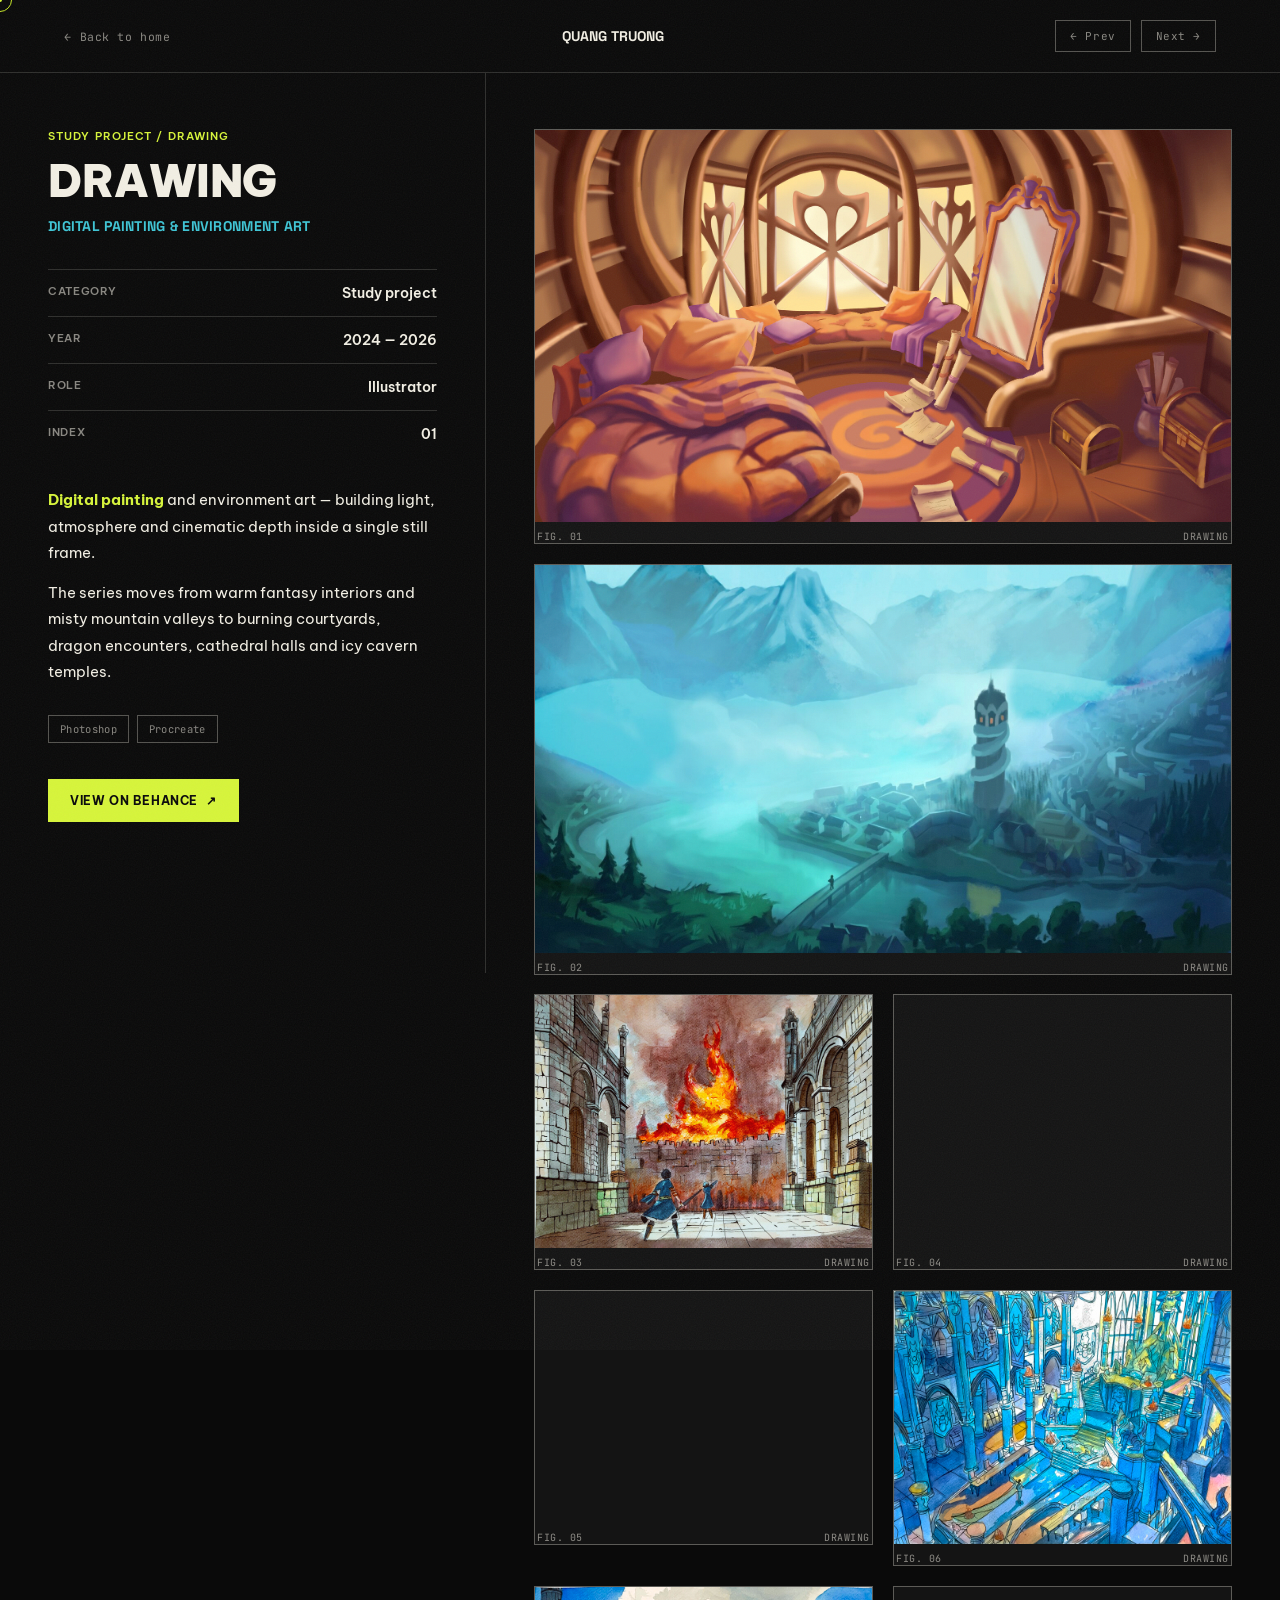
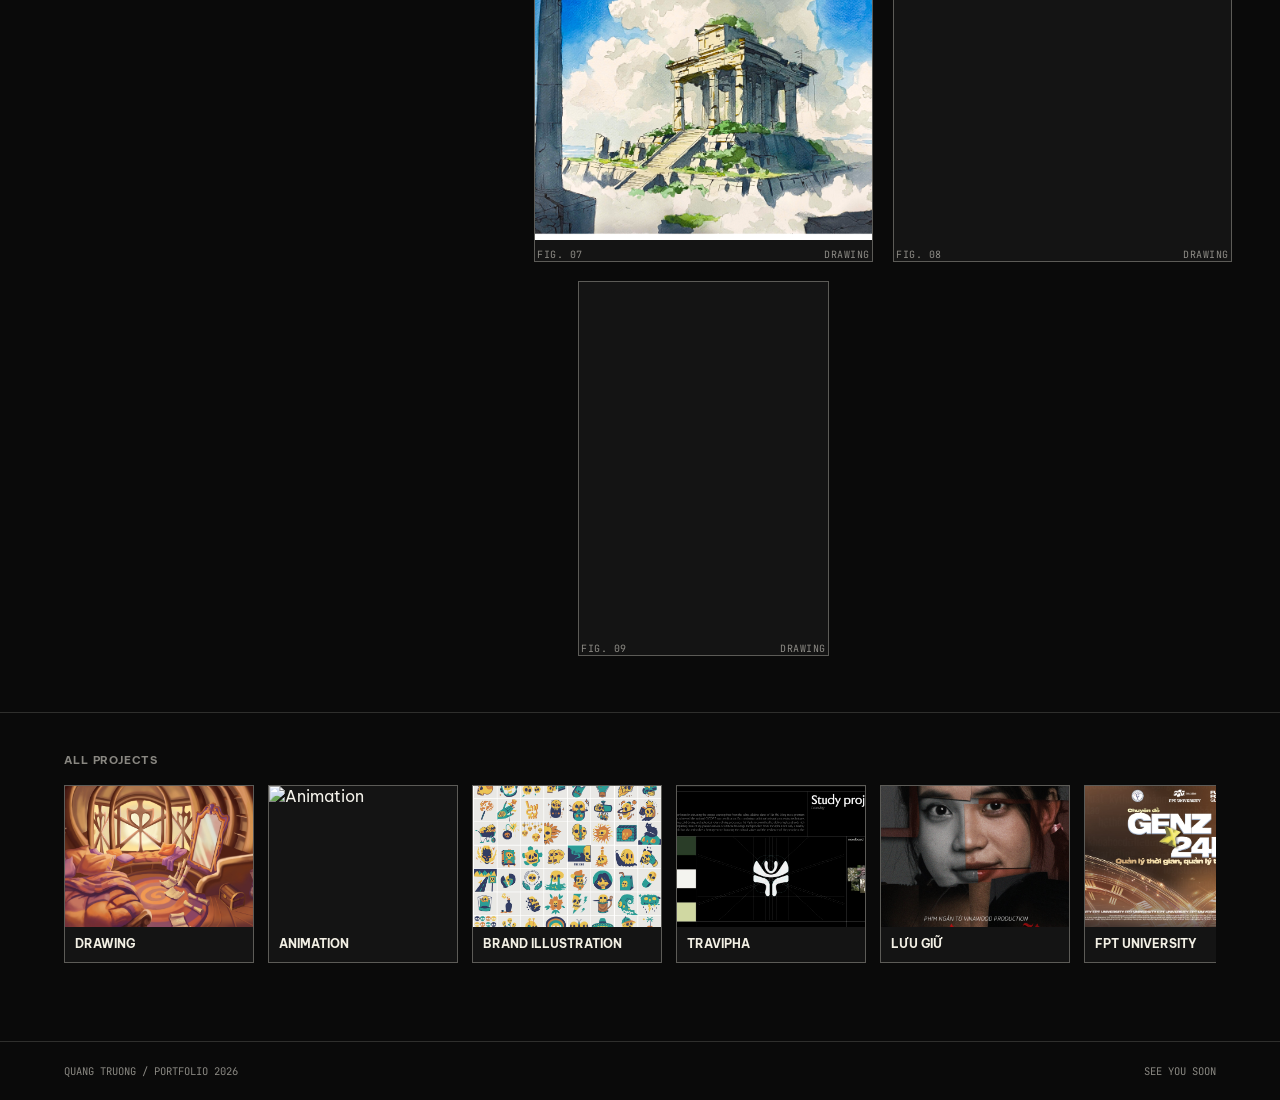
==== project.html @ 9633c3bc "Remove View Transitions image flying effect" ====
<!DOCTYPE html>
<html lang="vi">
<head>
<meta charset="UTF-8">
<meta name="viewport" content="width=device-width, initial-scale=1.0">
<title>Project — Quang Truong</title>
<meta name="view-transition" content="same-origin">
<link rel="preconnect" href="https://fonts.googleapis.com">
<link rel="preconnect" href="https://fonts.gstatic.com" crossorigin>
<link href="https://fonts.googleapis.com/css2?family=Be+Vietnam+Pro:wght@400;500;600;700;800;900&family=Space+Grotesk:wght@500;700&family=JetBrains+Mono:wght@400;500;700&display=swap" rel="stylesheet">
<link rel="stylesheet" href="assets/css/base.css">
<link rel="stylesheet" href="assets/css/project.css">

<!-- Google Analytics (gtag.js) — đếm lượt truy cập, xem báo cáo tại analytics.google.com -->
<script async src="https://www.googletagmanager.com/gtag/js?id=G-VWQNW1G6H2"></script>
<script>
  window.dataLayer = window.dataLayer || [];
  function gtag(){dataLayer.push(arguments);}
  gtag('js', new Date());
  gtag('config', 'G-VWQNW1G6H2');
</script>

<!-- Rê chuột vào Prev/Next hay dải dự án -> dựng sẵn trang đó, bấm là hiện ngay -->
<script type="speculationrules">
{
  "prerender": [{
    "where": { "selector_matches": ".nav-arrows a, .strip-tile, .back" },
    "eagerness": "moderate"
  }]
}
</script>
</head>
<body>

<div class="progress" id="progress"></div>
<div class="grain"></div>
<div class="cursor-ring" id="cursorRing"></div>
<div class="cursor-dot" id="cursorDot"></div>

<div class="topbar">
  <a class="back" href="index.html#work">Back to home</a>
  <div class="brand grot">QUANG TRUONG</div>
  <div class="nav-arrows mono">
    <a id="prevBtn" href="#">← Prev</a>
    <a id="nextBtn" href="#">Next →</a>
  </div>
</div>

<div class="split">
  <div class="panel-left">
    <div class="plate-tag reveal" id="p-tag">—</div>
    <h1 class="p-title reveal" id="p-title">—</h1>
    <div class="p-sub reveal" id="p-sub">—</div>

    <div class="meta-grid" id="p-meta"></div>

    <div class="p-desc reveal" id="p-desc"></div>

    <div class="tools" id="p-tools"></div>

    <a class="p-cta" id="p-cta" href="https://www.behance.net/gallery/254056325/Portfolio-2026" target="_blank">View on Behance</a>
  </div>

  <div class="panel-right" id="p-gallery"></div>
</div>

<div class="proj-strip">
  <h3>All projects</h3>
  <div class="strip-row" id="proj-strip"></div>
</div>

<footer>
  <span>QUANG TRUONG / PORTFOLIO 2026</span>
  <span>SEE YOU SOON</span>
</footer>

<div class="lightbox" id="lightbox">
  <button class="lb-close" id="lbClose" type="button">✕ CLOSE</button>
  <button class="lb-prev" id="lbPrev" type="button">←</button>
  <button class="lb-next" id="lbNext" type="button">→</button>
  <img id="lbImg" src="" alt="">
  <div class="lb-counter mono" id="lbCounter"></div>
</div>

<script src="assets/js/common.js"></script>
<script src="assets/js/projects-data.js"></script>
<script src="assets/js/project.js"></script>

</body>
</html>
---- assets/css/base.css ----
/* ============================================================
   BASE.CSS — Design tokens & thành phần dùng chung cho toàn site
   (biến màu, reset, typography helper, cursor, progress bar,
    view-transition). Nạp file này TRƯỚC home.css / project.css.
   ============================================================ */

:root{
  --paper:#0A0A0A;
  --paper-2:#141414;
  --off:#F2EFE4;
  --acid:#D7F53A;
  --teal:#3FC6D6;
  --line: rgba(242,239,228,0.16);
  --line-strong: rgba(242,239,228,0.32);
  --muted: rgba(242,239,228,0.55);
}

*{ margin:0; padding:0; box-sizing:border-box; }
html{ scroll-behavior:smooth; background:var(--paper); }
body{
  background:var(--paper);
  color:var(--off);
  font-family:'Be Vietnam Pro', sans-serif;
  -webkit-font-smoothing:antialiased;
  position:relative;
}
::selection{ background:var(--acid); color:var(--paper); }
a{ color:inherit; text-decoration:none; }
.mono{ font-family:'JetBrains Mono', monospace; }
.grot{ font-family:'Space Grotesk', sans-serif; }

/* ============ SCROLL PROGRESS BAR ============ */
.progress{ position:fixed; top:0; left:0; height:2px; background:var(--acid); z-index:90; width:0%; }

/* ============ FILM GRAIN OVERLAY (texture 2026) ============ */
.grain{
  position:fixed; inset:-50%; z-index:78; pointer-events:none; opacity:.05;
  background-image:url("data:image/svg+xml,%3Csvg xmlns='http://www.w3.org/2000/svg' width='200' height='200'%3E%3Cfilter id='n'%3E%3CfeTurbulence type='fractalNoise' baseFrequency='.85' numOctaves='3'/%3E%3C/filter%3E%3Crect width='200' height='200' filter='url(%23n)'/%3E%3C/svg%3E");
  animation:grainShift 700ms steps(3) infinite;
}
@keyframes grainShift{
  0%{ transform:translate(0,0); } 33%{ transform:translate(-3%,2%); } 66%{ transform:translate(2%,-3%); } 100%{ transform:translate(0,0); }
}
@media (prefers-reduced-motion: reduce){ .grain{ animation:none; } }

/* ============ CHUYỂN TRANG MƯỢT (View Transitions API) ============
   Chỉ mờ chồng nhẹ giữa hai trang thay vì chớp trắng một nhịp.
   Không có "ảnh bay" — đã bỏ vì trông rối.
   Trình duyệt chưa hỗ trợ thì chuyển trang bình thường, không vỡ gì. */
@view-transition{ navigation: auto; }

/* ============ MÀN CHỜ (leader phim) ============
   Mặc định ẨN. Chỉ hiện khi thẻ script nội tuyến ở <head> gắn .preloading —
   nghĩa là máy nào chặn JS sẽ không bao giờ bị kẹt ở màn chờ trắng. */
.preloader{ display:none; }
html.preloading{ overflow:hidden; }
html.preloading .preloader{
  display:flex; position:fixed; inset:0; z-index:200;
  align-items:center; justify-content:center; background:var(--paper);
}
html.preloading .preloader::after{
  content:""; position:absolute; inset:0; pointer-events:none;
  background:repeating-linear-gradient(0deg, transparent 0 3px, rgba(255,255,255,.022) 3px 4px);
}
.pre-inner{ width:min(420px, 74vw); }
.pre-label{ font-size:10.5px; letter-spacing:.22em; color:var(--muted); }
.pre-num{
  font-size:clamp(64px, 12vw, 128px); font-weight:700; line-height:1;
  color:var(--off); letter-spacing:-.02em; margin:6px 0 14px;
  font-variant-numeric:tabular-nums;
}
.pre-num small{ font-size:.28em; color:var(--muted); margin-left:.35em; letter-spacing:.1em; }
.pre-bar{ height:2px; background:var(--line-strong); overflow:hidden; }
.pre-bar i{ display:block; height:100%; width:0; background:var(--acid); transition:width .25s ease; }
.pre-meta{
  display:flex; justify-content:space-between; gap:12px;
  margin-top:12px; font-size:10px; letter-spacing:.08em; color:var(--muted);
}
/* Rời màn chờ: nội dung trồi lên nhẹ một nhịp.
   Chỉ nhắm vào các khối nội dung — KHÔNG áp cho con trỏ tuỳ chỉnh, vì hoạt ảnh
   transform sẽ giành quyền điều khiển với vị trí con trỏ do JS đặt. */
html.preloaded .topbar,
html.preloaded .tabs,
html.preloaded #page-design,
html.preloaded .split,
html.preloaded .proj-strip{ animation:preRise .7s cubic-bezier(.16,.8,.24,1) both; }
@keyframes preRise{ from{ opacity:0; transform:translateY(14px); } }
@media (prefers-reduced-motion: reduce){
  html.preloaded .topbar, html.preloaded .tabs, html.preloaded #page-design,
  html.preloaded .split, html.preloaded .proj-strip{ animation:none; }
}

/* ============ CUỘN QUÁN TÍNH (Lenis) ============ */
html.lenis, html.lenis body{ height:auto; }
html.lenis-smooth{ scroll-behavior:auto !important; }
html.lenis-stopped{ overflow:hidden; }

/* ============ CUSTOM CURSOR ============ */
/* z-index cao hơn màn chờ (200) để lúc đang tải vẫn thấy con trỏ —
   nếu không, màn chờ che mất mà con trỏ hệ thống thì đã bị ẩn. */
.cursor-ring{
  position:fixed; top:0; left:0; width:24px; height:24px; border:1px solid var(--acid);
  border-radius:50%; pointer-events:none; z-index:210; transform:translate(-50%,-50%);
  transition:width .25s cubic-bezier(.16,.8,.24,1), height .25s cubic-bezier(.16,.8,.24,1), background .25s ease, opacity .3s ease;
  mix-blend-mode:difference;
}
.cursor-ring.hover{ width:54px; height:54px; background:var(--acid); }
.cursor-dot{ position:fixed; top:0; left:0; width:4px; height:4px; background:var(--acid); border-radius:50%; pointer-events:none; z-index:211; transform:translate(-50%,-50%); }
/* Class .cc do JS gắn vào <html> SAU khi con trỏ tuỳ chỉnh đã chạy được.
   Chỉ khi đó mới ẩn con trỏ hệ thống — nếu không, máy nào không chạy được
   con trỏ tuỳ chỉnh sẽ mất luôn con trỏ, không thấy gì để bấm. */
html.cc, html.cc a, html.cc button{ cursor:none; }
html:not(.cc) .cursor-ring, html:not(.cc) .cursor-dot{ display:none; }
@media (hover:none), (pointer:coarse){ .cursor-ring, .cursor-dot{ display:none !important; } }

/* ============ GENERIC REVEAL-ON-SCROLL ============ */
.reveal{ opacity:0; transform:translateY(20px); transition:opacity .65s ease, transform .65s cubic-bezier(.16,.8,.24,1); }
.reveal.in{ opacity:1; transform:translateY(0); }

/* ============ KINETIC TYPOGRAPHY (tách ký tự, blur-in stagger) ============ */
.kin{ display:inline-block; white-space:pre; }
.kin .ch{
  display:inline-block; opacity:0;
  transform:translateY(.42em) rotate(3deg);
  filter:blur(9px);
  animation:chIn .85s cubic-bezier(.16,.9,.24,1) forwards;
  animation-delay:calc(var(--i) * 26ms + var(--base, 0ms));
}
@keyframes chIn{
  60%{ filter:blur(0); }
  to{ opacity:1; transform:translateY(0) rotate(0); filter:blur(0); }
}
@media (prefers-reduced-motion: reduce){
  .kin .ch{ animation:none; opacity:1; transform:none; filter:none; }
}

/* ============ BRACKET HOVER ============ */
.bracket::before{ content:"["; margin-right:5px; display:inline-block; opacity:0; transform:translateX(6px); transition:all .25s cubic-bezier(.16,.8,.24,1); }
.bracket::after{ content:"]"; margin-left:5px; display:inline-block; opacity:0; transform:translateX(-6px); transition:all .25s cubic-bezier(.16,.8,.24,1); }
.bracket:hover::before, .bracket:hover::after{ opacity:1; transform:translateX(0); }

/* ============ VIEW TRANSITIONS (cross-document, cả 2 trang dùng chung tên) ============ */
@media (prefers-reduced-motion: no-preference){
  ::view-transition-old(root){ animation: fadeOutDown .35s cubic-bezier(.16,.8,.24,1) both; }
  ::view-transition-new(root){ animation: fadeInUp .4s cubic-bezier(.16,.8,.24,1) both; }
}
@keyframes fadeOutDown{ to{ opacity:0; transform:translateY(-10px); } }
@keyframes fadeInUp{ from{ opacity:0; transform:translateY(10px); } }

/* Máy bật "giảm chuyển động" (Windows: Cài đặt > Trợ năng > Hiệu ứng hình ảnh)
   vẫn giữ con trỏ tuỳ chỉnh — nó chỉ bám theo chuột 1:1, không phải hoạt ảnh.
   Trước đây ẩn nó đi trong khi con trỏ hệ thống cũng đã bị ẩn -> mất con trỏ. */
@media (prefers-reduced-motion: reduce){
  .cursor-ring{ transition:width .25s ease, height .25s ease, background .25s ease; }
}
---- assets/css/project.css ----
/* ============================================================
   PROJECT.CSS — Riêng cho project.html (trang chi tiết dự án)
   Nạp SAU base.css.
   ============================================================ */

.topbar{ display:flex; align-items:center; justify-content:space-between; padding:20px 64px; border-bottom:1px solid var(--line); }
@media (max-width:900px){ .topbar{ padding:16px 20px; } }
.brand{ font-family:'Space Grotesk', sans-serif; font-weight:700; font-size:14px; }
.back{ font-family:'JetBrains Mono', monospace; font-size:11.5px; letter-spacing:.05em; color:var(--muted); display:inline-flex; align-items:center; gap:8px; transition:color .25s ease; }
.back:hover{ color:var(--acid); }
.back::before{ content:"←"; }
.nav-arrows{ display:flex; gap:10px; font-family:'JetBrains Mono', monospace; font-size:11px; letter-spacing:.05em; }
.nav-arrows a{ border:1px solid var(--line-strong); padding:8px 14px; color:var(--muted); transition:all .25s ease; }
.nav-arrows a:hover{ color:var(--acid); border-color:var(--acid); }

.split{ display:grid; grid-template-columns:38% 62%; min-height:calc(100vh - 68px); }
@media (max-width:980px){ .split{ grid-template-columns:1fr; } }

.panel-left{ padding:56px 48px; border-right:1px solid var(--line); position:sticky; top:0; align-self:start; height:100vh; overflow-y:auto; }
@media (max-width:980px){ .panel-left{ position:relative; height:auto; border-right:none; border-bottom:1px solid var(--line); padding:36px 22px; } }

.plate-tag{ font-family:'Be Vietnam Pro', sans-serif; font-weight:600; font-size:11px; letter-spacing:.1em; color:var(--acid); text-transform:uppercase; }
.p-title{ font-weight:900; text-transform:uppercase; font-size:clamp(30px,3.4vw,46px); line-height:1.02; margin-top:16px; letter-spacing:-.01em; }
.p-sub{ margin-top:14px; font-family:'Space Grotesk', sans-serif; font-weight:700; font-size:14px; color:var(--teal); text-transform:uppercase; letter-spacing:.02em; }

.meta-grid{ margin-top:34px; }
.meta-row{
  padding:14px 0; border-top:1px solid var(--line); display:flex; justify-content:space-between; gap:16px;
  opacity:0; transform:translateX(-10px); transition:opacity .45s ease, transform .45s cubic-bezier(.16,.8,.24,1);
}
.meta-row.in{ opacity:1; transform:translateX(0); }
.meta-row .k{ font-family:'Be Vietnam Pro', sans-serif; font-weight:600; font-size:10.5px; letter-spacing:.06em; color:var(--muted); text-transform:uppercase; white-space:nowrap; }
.meta-row .v{ font-size:13.5px; font-weight:600; text-align:right; }

.p-desc{ margin-top:30px; font-size:15px; line-height:1.75; color:var(--off); opacity:.88; }
.p-desc p + p{ margin-top:14px; }
.p-desc b{ color:var(--acid); font-weight:700; }

.tools{ margin-top:30px; display:flex; flex-wrap:wrap; gap:8px; }
.tools span{
  font-family:'JetBrains Mono', monospace; font-size:10.5px; letter-spacing:.03em; border:1px solid var(--line-strong); padding:6px 11px; color:var(--muted);
  opacity:0; transform:translateY(8px); transition:opacity .4s ease, transform .4s ease;
}
.tools.in span{ opacity:1; transform:translateY(0); }
.tools.in span:nth-child(1){ transition-delay:.03s; } .tools.in span:nth-child(2){ transition-delay:.08s; }
.tools.in span:nth-child(3){ transition-delay:.13s; } .tools.in span:nth-child(4){ transition-delay:.18s; }

.p-cta{
  margin-top:36px; display:inline-flex; align-items:center; gap:8px; font-family:'Be Vietnam Pro', sans-serif; font-weight:700; font-size:12px; letter-spacing:.05em; text-transform:uppercase;
  background:var(--acid); color:var(--paper); padding:14px 22px;
  transition:transform .25s cubic-bezier(.16,.8,.24,1), background .25s ease;
}
.p-cta::after{ content:"↗"; }
.p-cta:hover{ transform:translateY(-2px); background:var(--teal); }

/* Lưới gallery 2 cột: ảnh ngang chiếm cả 2 cột, ảnh dọc/vuông 1 cột.
   Class .is-wide / .is-tall / .is-sq do project.js gán theo tỉ lệ thật của ảnh. */
.panel-right{
  padding:56px 48px;
  display:grid; grid-template-columns:repeat(2, minmax(0,1fr));
  gap:20px; align-content:start; align-items:start; justify-items:center;
}
@media (max-width:980px){ .panel-right{ padding:24px 20px; grid-template-columns:1fr; gap:16px; } }

.g-item{
  position:relative; border:1px solid var(--line-strong); background:var(--paper-2); overflow:hidden;
  cursor:zoom-in; will-change:transform; width:100%;
  display:flex; flex-direction:column; justify-content:center;
  opacity:0; transform:translateY(24px) scale(.98); transition:opacity .6s ease, transform .6s cubic-bezier(.16,.8,.24,1);
}
.g-item.in{ opacity:1; transform:translateY(0) scale(1); }

/* ảnh ngang & video: trải hết chiều rộng khung phải */
.g-item.is-wide, .g-item.is-video{ grid-column:1 / -1; }
/* ảnh dọc: hạn chế bề ngang để không quá cao, luôn nằm giữa ô */
.g-item.is-tall{ max-width:74%; }
@media (max-width:980px){ .g-item.is-wide, .g-item.is-video{ grid-column:auto; } .g-item.is-tall{ max-width:88%; } }

.g-item img, .g-item video{ width:100%; height:auto; display:block; margin:0 auto; }
.g-item img{ transition:transform .6s cubic-bezier(.16,.8,.24,1), filter .5s ease; filter:contrast(1.02) saturate(1.02); }
.g-item:hover img{ transform:scale(1.03); filter:contrast(1.05) saturate(1.06); }
.g-item video{ cursor:default; background:#000; }
.g-item.is-video{ cursor:default; }
.g-item::before{
  content:""; position:absolute; left:0; right:0; height:2px; top:-10%; z-index:3;
  background:linear-gradient(90deg, transparent, var(--off), transparent);
  opacity:0; pointer-events:none; transition:opacity .3s ease;
}
.g-item:hover::before{ opacity:.5; animation:scan 1.1s linear infinite; }
@keyframes scan{ from{ top:-8%; } to{ top:106%; } }
.g-cap{ font-family:'JetBrains Mono', monospace; font-size:10px; letter-spacing:.05em; color:var(--muted); padding:8px 2px 0; display:flex; justify-content:space-between; }

.proj-strip{ padding:40px 64px 70px; border-top:1px solid var(--line); }
@media (max-width:900px){ .proj-strip{ padding:30px 20px 50px; } }
.proj-strip h3{ font-family:'Be Vietnam Pro', sans-serif; font-weight:700; font-size:11px; letter-spacing:.08em; color:var(--muted); text-transform:uppercase; margin-bottom:18px; }
.strip-row{ display:flex; gap:14px; overflow-x:auto; padding-bottom:8px; }
.strip-tile{ flex:0 0 190px; border:1px solid var(--line-strong); background:var(--paper-2); transition:border-color .3s ease, transform .3s cubic-bezier(.16,.8,.24,1); }
.strip-tile:hover{ border-color:var(--acid); transform:translateY(-5px); }
.strip-tile img{ width:100%; aspect-ratio:4/3; object-fit:cover; object-position:center; display:block; filter:grayscale(35%) contrast(1.04); transition:filter .4s ease, transform .5s cubic-bezier(.16,.8,.24,1); }
.strip-tile:hover img{ transform:scale(1.06); }
.strip-tile.active img{ filter:none; }
.strip-tile .st-t{ font-size:11.5px; font-weight:700; padding:9px 10px 11px; text-transform:uppercase; }

footer{ padding:22px 64px; display:flex; justify-content:space-between; font-family:'JetBrains Mono', monospace; font-size:10.5px; color:var(--muted); flex-wrap:wrap; gap:8px; border-top:1px solid var(--line); }

/* ============ LIGHTBOX ============ */
.lightbox{
  position:fixed; inset:0; z-index:120; background:rgba(10,10,10,.96);
  display:flex; align-items:center; justify-content:center; padding:40px;
  opacity:0; pointer-events:none; transition:opacity .3s ease;
}
.lightbox.open{ opacity:1; pointer-events:auto; }
/* Khi mở ảnh lớn: tắt con trỏ tuỳ chỉnh, trả lại con trỏ hệ thống.
   Trước đây vòng tròn + chấm (mix-blend-mode) đè lên ảnh trông như
   có nhiều con trỏ cùng lúc. */
html.lb-open{ cursor:auto !important; }
html.lb-open .cursor-ring, html.lb-open .cursor-dot{ opacity:0; visibility:hidden; }
html.lb-open a, html.lb-open button{ cursor:pointer !important; }
.lightbox img{ cursor:auto; }
.lightbox img{ max-width:100%; max-height:100%; object-fit:contain; box-shadow:0 30px 80px rgba(0,0,0,.6); transform:scale(.96); transition:transform .35s cubic-bezier(.16,.8,.24,1); }
.lightbox.open img{ transform:scale(1); }
.lb-close, .lb-prev, .lb-next{
  position:fixed; font-family:'JetBrains Mono', monospace; font-size:12px; letter-spacing:.05em;
  color:var(--off); border:1px solid var(--line-strong); background:rgba(10,10,10,.7);
  padding:10px 16px; cursor:pointer; transition:all .25s ease; z-index:121;
}
.lb-close:hover, .lb-prev:hover, .lb-next:hover{ color:var(--acid); border-color:var(--acid); }
.lb-close{ top:22px; right:22px; }
.lb-prev{ left:22px; top:50%; transform:translateY(-50%); }
.lb-next{ right:22px; top:50%; transform:translateY(-50%); }
.lb-counter{ position:fixed; bottom:22px; left:50%; transform:translateX(-50%); font-family:'JetBrains Mono', monospace; font-size:11px; color:var(--muted); letter-spacing:.05em; z-index:121; }
@media (max-width:700px){ .lb-prev,.lb-next{ padding:8px 12px; } .lightbox{ padding:16px; } }

@media (prefers-reduced-motion: reduce){
  .reveal, .g-item, .meta-row, .tools span{ opacity:1 !important; transform:none !important; transition:none !important; }
}
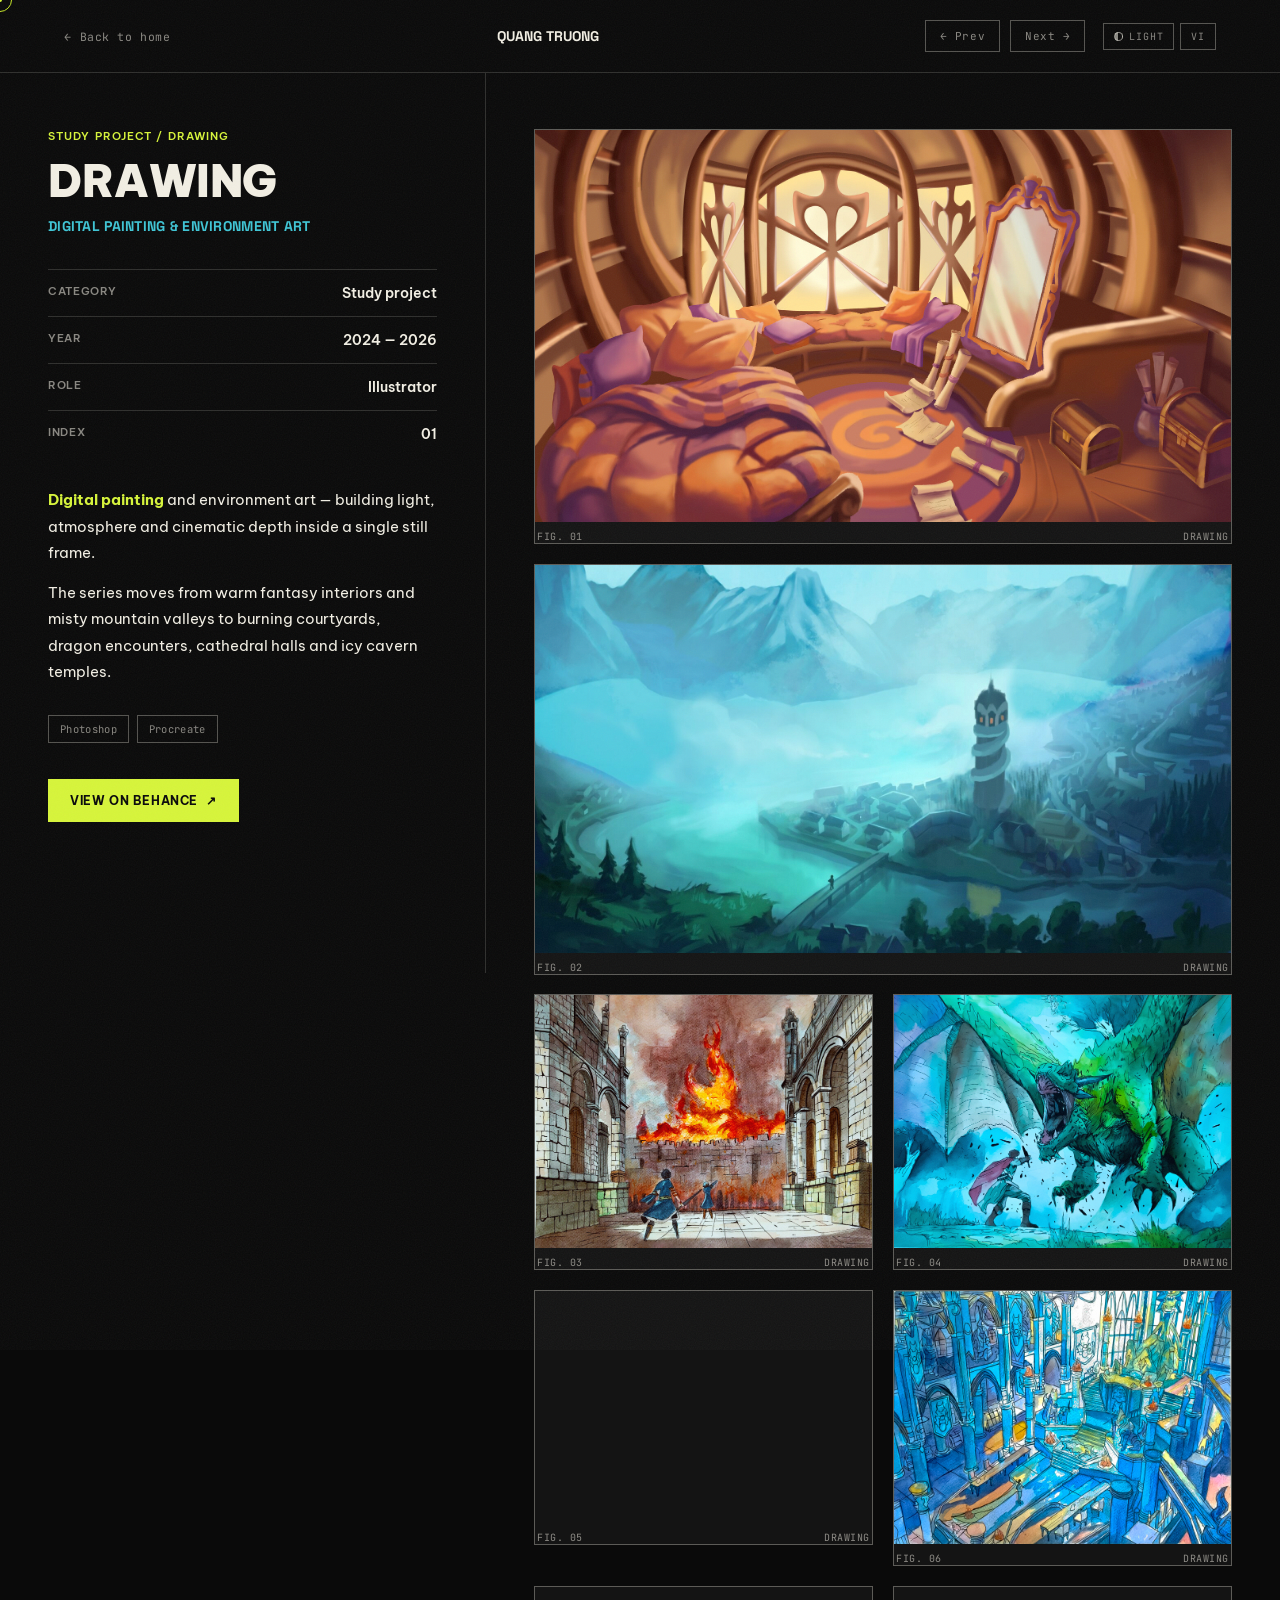
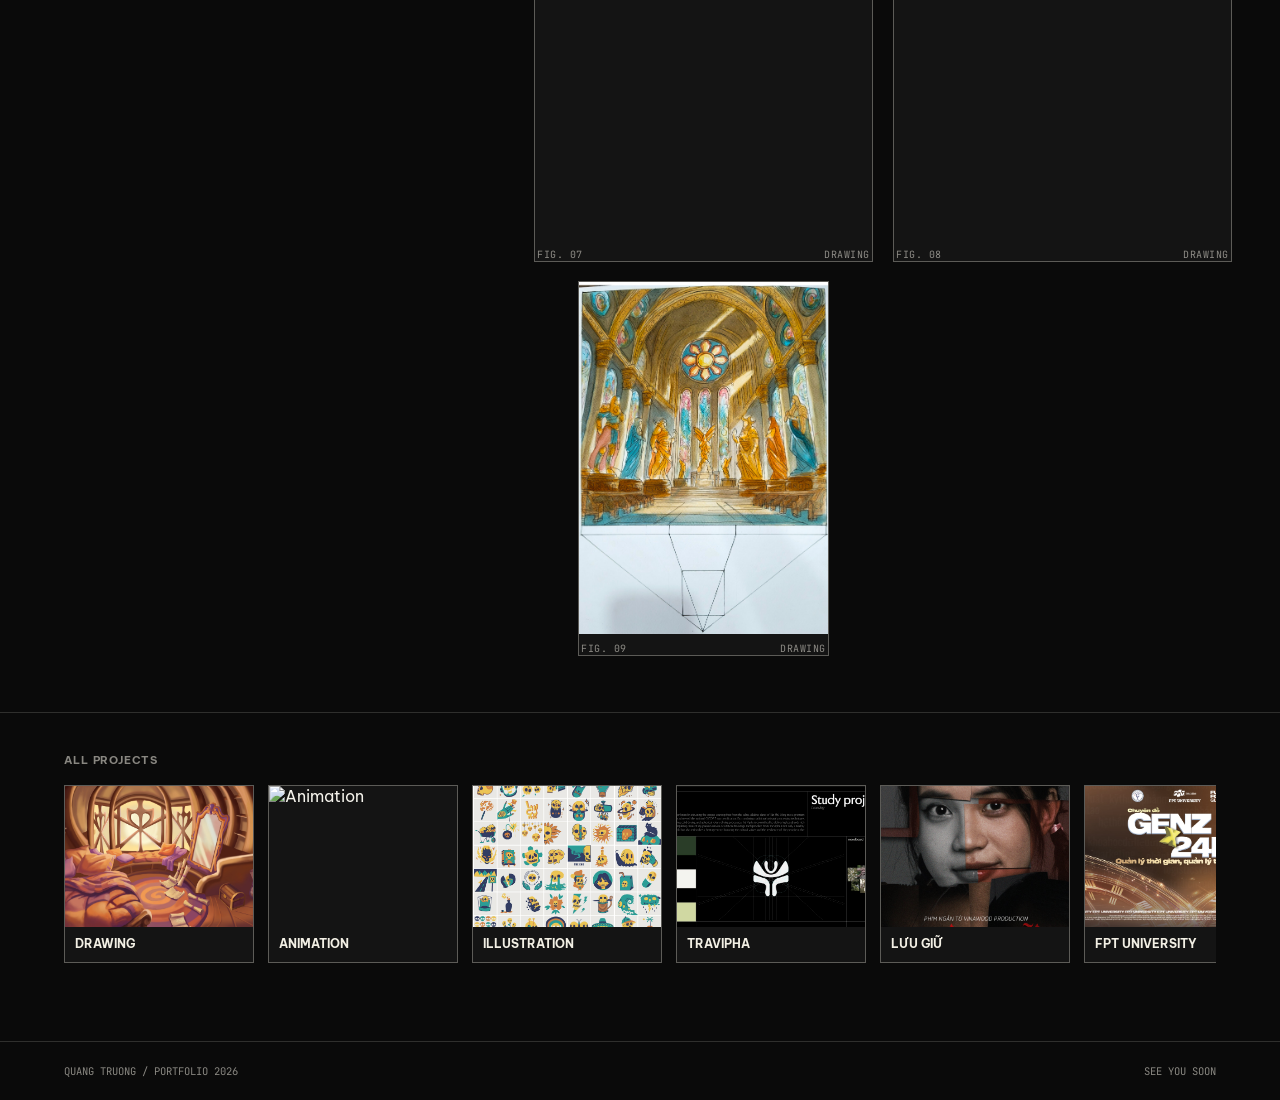
==== commit e53fe06c: "Add light/dark theme and EN/VI language toggles" ====
--- a/project.html
+++ b/project.html
@@ -9,6 +9,17 @@
 <link rel="preconnect" href="https://fonts.gstatic.com" crossorigin>
 <link href="https://fonts.googleapis.com/css2?family=Be+Vietnam+Pro:wght@400;500;600;700;800;900&family=Space+Grotesk:wght@500;700&family=JetBrains+Mono:wght@400;500;700&display=swap" rel="stylesheet">
 <link rel="stylesheet" href="assets/css/base.css">
+<!-- Đặt chủ đề + ngôn ngữ NGAY tại <head>, trước khi trang kịp vẽ.
+     Nếu đợi tới lúc JS cuối trang chạy, người chọn nền sáng sẽ thấy trang
+     loé đen một nhịp rồi mới trắng ra. -->
+<script>
+  try{
+    if(localStorage.getItem('theme') === 'light') document.documentElement.dataset.theme = 'light';
+    var _l = localStorage.getItem('lang');
+    if(_l === 'vi' || _l === 'en') document.documentElement.lang = _l;
+  }catch(e){}
+</script>
+
 <link rel="stylesheet" href="assets/css/project.css">
 
 <!-- Google Analytics (gtag.js) — đếm lượt truy cập, xem báo cáo tại analytics.google.com -->
@@ -38,11 +49,21 @@
 <div class="cursor-dot" id="cursorDot"></div>
 
 <div class="topbar">
-  <a class="back" href="index.html#work">Back to home</a>
+  <a class="back" href="index.html#work" data-i18n="nav.back">Back to home</a>
   <div class="brand grot">QUANG TRUONG</div>
-  <div class="nav-arrows mono">
-    <a id="prevBtn" href="#">← Prev</a>
-    <a id="nextBtn" href="#">Next →</a>
+  <div class="topbar-right">
+    <div class="nav-arrows mono">
+      <a id="prevBtn" href="#" data-i18n="nav.prev">← Prev</a>
+      <a id="nextBtn" href="#" data-i18n="nav.next">Next →</a>
+    </div>
+    <div class="switches">
+      <button class="sw mono" id="swTheme" type="button" data-i18n-attr="title:ui.theme.title" title="Switch to light mode">
+        <span class="sw-ico" aria-hidden="true"></span><span class="sw-txt" data-i18n="ui.theme.toLight">LIGHT</span>
+      </button>
+      <button class="sw mono" id="swLang" type="button" data-i18n-attr="title:ui.lang.title" title="Chuyển sang tiếng Việt">
+        <span class="sw-txt" data-i18n="ui.lang">VI</span>
+      </button>
+    </div>
   </div>
 </div>
 
@@ -58,14 +79,14 @@
 
     <div class="tools" id="p-tools"></div>
 
-    <a class="p-cta" id="p-cta" href="https://www.behance.net/gallery/254056325/Portfolio-2026" target="_blank">View on Behance</a>
+    <a class="p-cta" id="p-cta" href="https://www.behance.net/gallery/254056325/Portfolio-2026" target="_blank" data-i18n="nav.viewBehance">View on Behance</a>
   </div>
 
   <div class="panel-right" id="p-gallery"></div>
 </div>
 
 <div class="proj-strip">
-  <h3>All projects</h3>
+  <h3 data-i18n="nav.allProjects">All projects</h3>
   <div class="strip-row" id="proj-strip"></div>
 </div>
 
@@ -75,13 +96,14 @@
 </footer>
 
 <div class="lightbox" id="lightbox">
-  <button class="lb-close" id="lbClose" type="button">✕ CLOSE</button>
+  <button class="lb-close" id="lbClose" type="button" data-i18n="proj.close">✕ CLOSE</button>
   <button class="lb-prev" id="lbPrev" type="button">←</button>
   <button class="lb-next" id="lbNext" type="button">→</button>
   <img id="lbImg" src="" alt="">
   <div class="lb-counter mono" id="lbCounter"></div>
 </div>
 
+<script src="assets/js/i18n.js"></script>
 <script src="assets/js/common.js"></script>
 <script src="assets/js/projects-data.js"></script>
 <script src="assets/js/project.js"></script>
--- a/assets/css/base.css
+++ b/assets/css/base.css
@@ -4,6 +4,7 @@
     view-transition). Nạp file này TRƯỚC home.css / project.css.
    ============================================================ */
 
+/* Nền tối — mặc định. Đây là diện mạo gốc của trang. */
 :root{
   --paper:#0A0A0A;
   --paper-2:#141414;
@@ -13,6 +14,40 @@
   --line: rgba(242,239,228,0.16);
   --line-strong: rgba(242,239,228,0.32);
   --muted: rgba(242,239,228,0.55);
+  --track-rgb: 63,198,214;   /* màu lớp canvas theo dõi, JS đọc biến này */
+  --grain-blend: normal;
+  --grain-opacity: .05;
+
+  /* Chữ nằm ĐÈ LÊN ảnh (nhãn góc ảnh, chú thích, nút xem ảnh lớn). Ảnh thì
+     vẫn là ảnh dù trang đang nền sáng hay tối, nên lớp chữ này phải sáng cố
+     định — dùng var(--off) thì sang chế độ sáng nó hoá đen trên nền ảnh tối
+     và biến mất. Vì vậy hai biến dưới đây KHÔNG đảo theo chủ đề. */
+  --on-media:#F2EFE4;
+  --on-media-dim: rgba(242,239,228,0.62);
+  --on-media-line: rgba(242,239,228,0.34);
+  --scrim: rgba(10,10,10,0.86);
+  --sheen: rgba(255,255,255,.55);
+}
+
+/* Nền sáng.
+   Xanh axit #D7F53A đặt trên nền kem thì gần như không đọc được, nên đổi sang
+   một sắc ô-liu đậm cùng họ màu — vẫn nhận ra là "màu của trang" nhưng đủ
+   tương phản để làm chữ. Các biến còn lại chỉ là đảo sáng/tối. */
+html[data-theme="light"]{
+  --paper:#F4F1E8;
+  --paper-2:#E8E4D6;
+  --off:#15150F;
+  --acid:#55700A;
+  --teal:#18707E;
+  --line: rgba(21,21,15,0.18);
+  --line-strong: rgba(21,21,15,0.38);
+  --muted: rgba(21,21,15,0.62);
+  --track-rgb: 24,112,126;
+  /* Hạt nhiễu vốn là nhiễu trắng: trên nền sáng phải nhân xuống mới thấy */
+  --grain-blend: multiply;
+  --grain-opacity: .09;
+  /* Vệt sáng quét qua panel: nền sáng thì phải quét bằng bóng tối mới thấy */
+  --sheen: rgba(21,21,15,.16);
 }
 
 *{ margin:0; padding:0; box-sizing:border-box; }
@@ -29,12 +64,41 @@
 .mono{ font-family:'JetBrains Mono', monospace; }
 .grot{ font-family:'Space Grotesk', sans-serif; }
 
+/* ============ CÔNG TẮC SÁNG/TỐI + NGÔN NGỮ ============
+   Đặt ở góc phải thanh đầu trang, dùng chung cho index.html và project.html. */
+.topbar-right{ display:flex; align-items:center; gap:18px; }
+.switches{ display:flex; gap:6px; }
+.sw{
+  appearance:none; background:none; cursor:pointer;
+  display:inline-flex; align-items:center; gap:6px;
+  border:1px solid var(--line-strong); color:var(--muted);
+  font-family:'JetBrains Mono', monospace; font-size:10px; letter-spacing:.08em;
+  padding:6px 10px; transition:color .25s ease, border-color .25s ease, background .25s ease;
+}
+.sw:hover{ color:var(--acid); border-color:var(--acid); }
+.sw:focus-visible{ outline:2px solid var(--acid); outline-offset:2px; }
+
+/* Ô vuông nhỏ đặc/rỗng — ám chỉ trạng thái sáng/tối mà không cần icon rời */
+.sw-ico{
+  width:9px; height:9px; border:1px solid currentColor; border-radius:50%;
+  background:linear-gradient(90deg, currentColor 0 50%, transparent 50% 100%);
+}
+html[data-theme="light"] .sw-ico{ background:linear-gradient(90deg, transparent 0 50%, currentColor 50% 100%); }
+
+@media (max-width:820px){
+  .topbar-right{ gap:10px; }
+  .sw{ padding:5px 8px; font-size:9.5px; }
+  .sw-txt{ display:none; }        /* chật chỗ thì chỉ còn dấu hiệu, bỏ chữ */
+  #swLang .sw-txt{ display:inline; }
+}
+
 /* ============ SCROLL PROGRESS BAR ============ */
 .progress{ position:fixed; top:0; left:0; height:2px; background:var(--acid); z-index:90; width:0%; }
 
 /* ============ FILM GRAIN OVERLAY (texture 2026) ============ */
 .grain{
-  position:fixed; inset:-50%; z-index:78; pointer-events:none; opacity:.05;
+  position:fixed; inset:-50%; z-index:78; pointer-events:none;
+  opacity:var(--grain-opacity); mix-blend-mode:var(--grain-blend);
   background-image:url("data:image/svg+xml,%3Csvg xmlns='http://www.w3.org/2000/svg' width='200' height='200'%3E%3Cfilter id='n'%3E%3CfeTurbulence type='fractalNoise' baseFrequency='.85' numOctaves='3'/%3E%3C/filter%3E%3Crect width='200' height='200' filter='url(%23n)'/%3E%3C/svg%3E");
   animation:grainShift 700ms steps(3) infinite;
 }
@@ -134,6 +198,34 @@
   .kin .ch{ animation:none; opacity:1; transform:none; filter:none; }
 }
 
+/* ============ LIGHTBOX (xem ảnh phóng to — dùng ở cả 2 trang) ============ */
+.lightbox{
+  position:fixed; inset:0; z-index:120; background:rgba(10,10,10,.96);
+  display:flex; align-items:center; justify-content:center; padding:40px;
+  opacity:0; pointer-events:none; transition:opacity .3s ease;
+}
+.lightbox.open{ opacity:1; pointer-events:auto; }
+/* Khi mở ảnh lớn: tắt con trỏ tuỳ chỉnh, trả lại con trỏ hệ thống.
+   Trước đây vòng tròn + chấm (mix-blend-mode) đè lên ảnh trông như
+   có nhiều con trỏ cùng lúc. */
+html.lb-open{ cursor:auto !important; }
+html.lb-open .cursor-ring, html.lb-open .cursor-dot{ opacity:0; visibility:hidden; }
+html.lb-open a, html.lb-open button{ cursor:pointer !important; }
+.lightbox img{ cursor:auto; }
+.lightbox img{ max-width:100%; max-height:100%; object-fit:contain; box-shadow:0 30px 80px rgba(0,0,0,.6); transform:scale(.96); transition:transform .35s cubic-bezier(.16,.8,.24,1); }
+.lightbox.open img{ transform:scale(1); }
+.lb-close, .lb-prev, .lb-next{
+  position:fixed; font-family:'JetBrains Mono', monospace; font-size:12px; letter-spacing:.05em;
+  color:var(--on-media); border:1px solid var(--on-media-line); background:rgba(10,10,10,.7);
+  padding:10px 16px; cursor:pointer; transition:all .25s ease; z-index:121;
+}
+.lb-close:hover, .lb-prev:hover, .lb-next:hover{ color:var(--acid); border-color:var(--acid); }
+.lb-close{ top:22px; right:22px; }
+.lb-prev{ left:22px; top:50%; transform:translateY(-50%); }
+.lb-next{ right:22px; top:50%; transform:translateY(-50%); }
+.lb-counter{ position:fixed; bottom:22px; left:50%; transform:translateX(-50%); font-family:'JetBrains Mono', monospace; font-size:11px; color:var(--on-media-dim); letter-spacing:.05em; z-index:121; }
+@media (max-width:700px){ .lb-prev,.lb-next{ padding:8px 12px; } .lightbox{ padding:16px; } }
+
 /* ============ BRACKET HOVER ============ */
 .bracket::before{ content:"["; margin-right:5px; display:inline-block; opacity:0; transform:translateX(6px); transition:all .25s cubic-bezier(.16,.8,.24,1); }
 .bracket::after{ content:"]"; margin-left:5px; display:inline-block; opacity:0; transform:translateX(-6px); transition:all .25s cubic-bezier(.16,.8,.24,1); }
--- a/assets/css/project.css
+++ b/assets/css/project.css
@@ -103,33 +103,7 @@
 
 footer{ padding:22px 64px; display:flex; justify-content:space-between; font-family:'JetBrains Mono', monospace; font-size:10.5px; color:var(--muted); flex-wrap:wrap; gap:8px; border-top:1px solid var(--line); }
 
-/* ============ LIGHTBOX ============ */
-.lightbox{
-  position:fixed; inset:0; z-index:120; background:rgba(10,10,10,.96);
-  display:flex; align-items:center; justify-content:center; padding:40px;
-  opacity:0; pointer-events:none; transition:opacity .3s ease;
-}
-.lightbox.open{ opacity:1; pointer-events:auto; }
-/* Khi mở ảnh lớn: tắt con trỏ tuỳ chỉnh, trả lại con trỏ hệ thống.
-   Trước đây vòng tròn + chấm (mix-blend-mode) đè lên ảnh trông như
-   có nhiều con trỏ cùng lúc. */
-html.lb-open{ cursor:auto !important; }
-html.lb-open .cursor-ring, html.lb-open .cursor-dot{ opacity:0; visibility:hidden; }
-html.lb-open a, html.lb-open button{ cursor:pointer !important; }
-.lightbox img{ cursor:auto; }
-.lightbox img{ max-width:100%; max-height:100%; object-fit:contain; box-shadow:0 30px 80px rgba(0,0,0,.6); transform:scale(.96); transition:transform .35s cubic-bezier(.16,.8,.24,1); }
-.lightbox.open img{ transform:scale(1); }
-.lb-close, .lb-prev, .lb-next{
-  position:fixed; font-family:'JetBrains Mono', monospace; font-size:12px; letter-spacing:.05em;
-  color:var(--off); border:1px solid var(--line-strong); background:rgba(10,10,10,.7);
-  padding:10px 16px; cursor:pointer; transition:all .25s ease; z-index:121;
-}
-.lb-close:hover, .lb-prev:hover, .lb-next:hover{ color:var(--acid); border-color:var(--acid); }
-.lb-close{ top:22px; right:22px; }
-.lb-prev{ left:22px; top:50%; transform:translateY(-50%); }
-.lb-next{ right:22px; top:50%; transform:translateY(-50%); }
-.lb-counter{ position:fixed; bottom:22px; left:50%; transform:translateX(-50%); font-family:'JetBrains Mono', monospace; font-size:11px; color:var(--muted); letter-spacing:.05em; z-index:121; }
-@media (max-width:700px){ .lb-prev,.lb-next{ padding:8px 12px; } .lightbox{ padding:16px; } }
+/* LIGHTBOX đã chuyển sang base.css — cả index.html và project.html cùng dùng. */
 
 @media (prefers-reduced-motion: reduce){
   .reveal, .g-item, .meta-row, .tools span{ opacity:1 !important; transform:none !important; transition:none !important; }
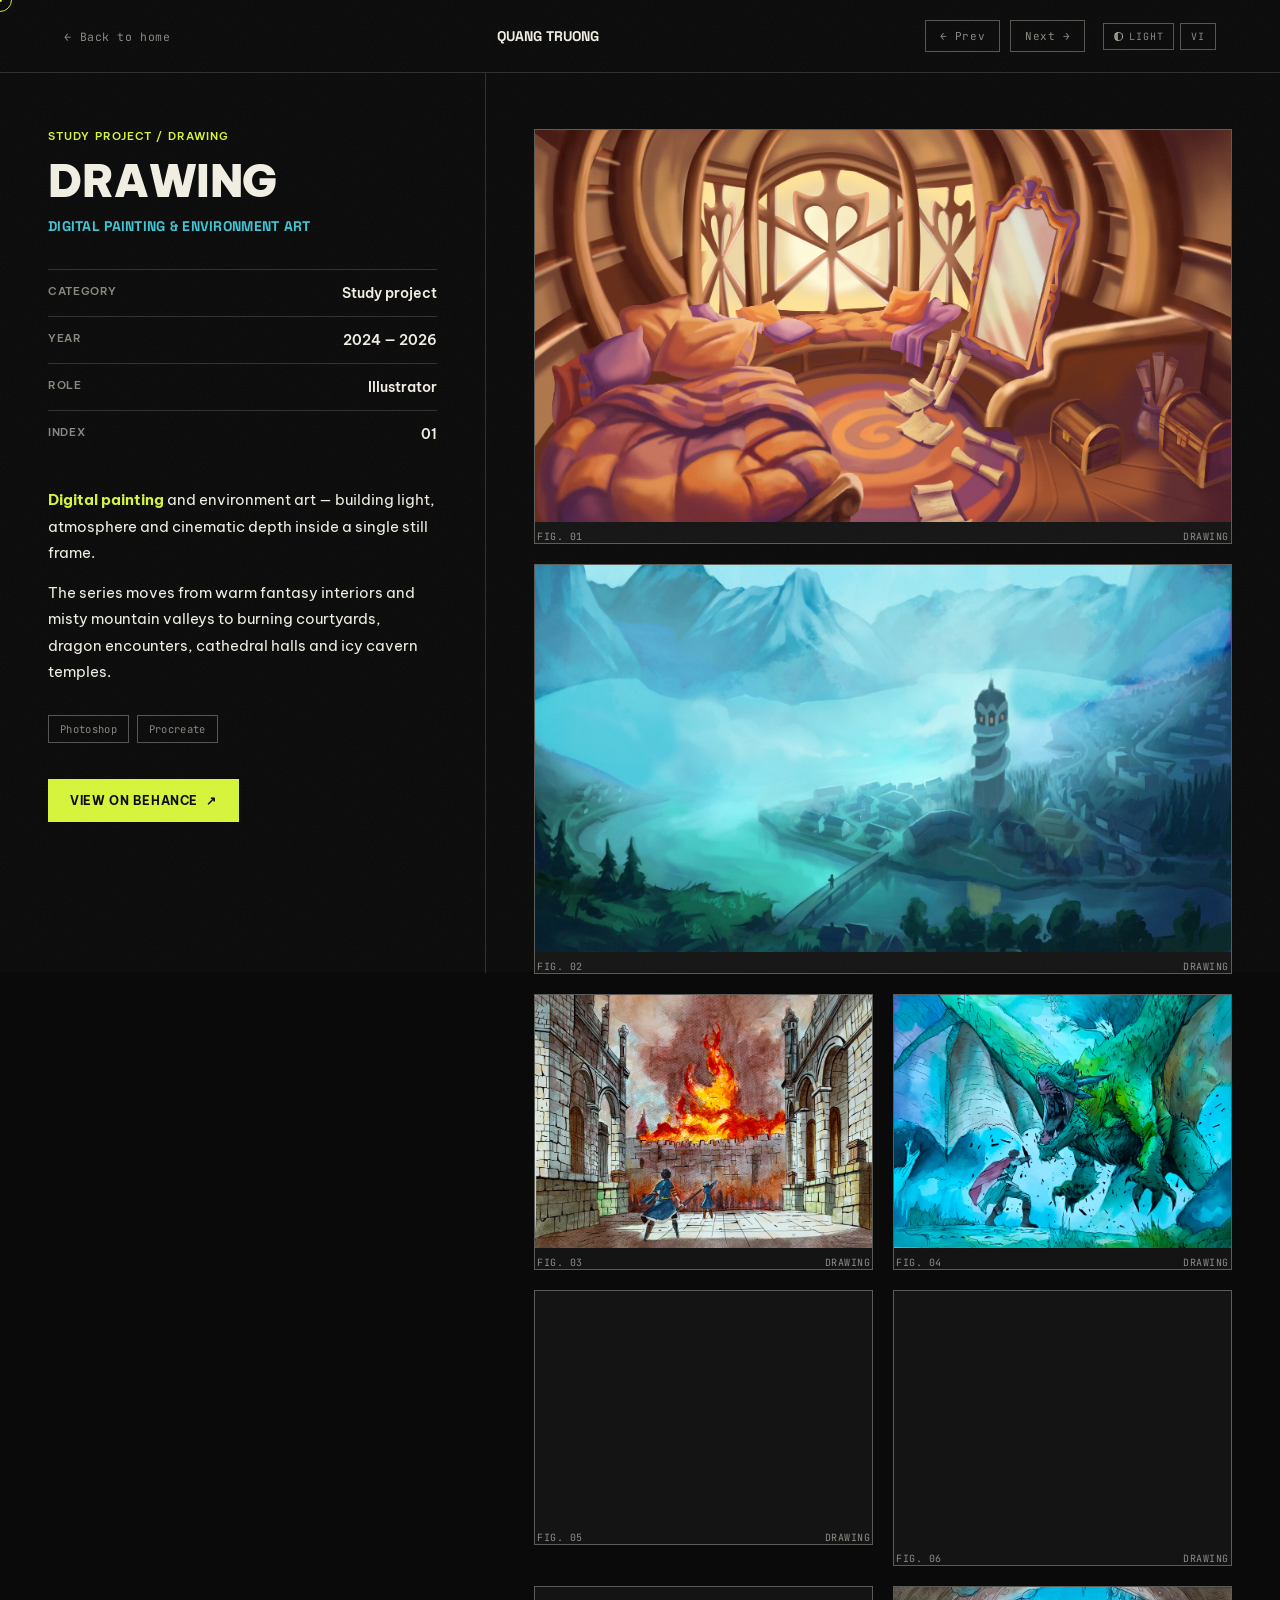
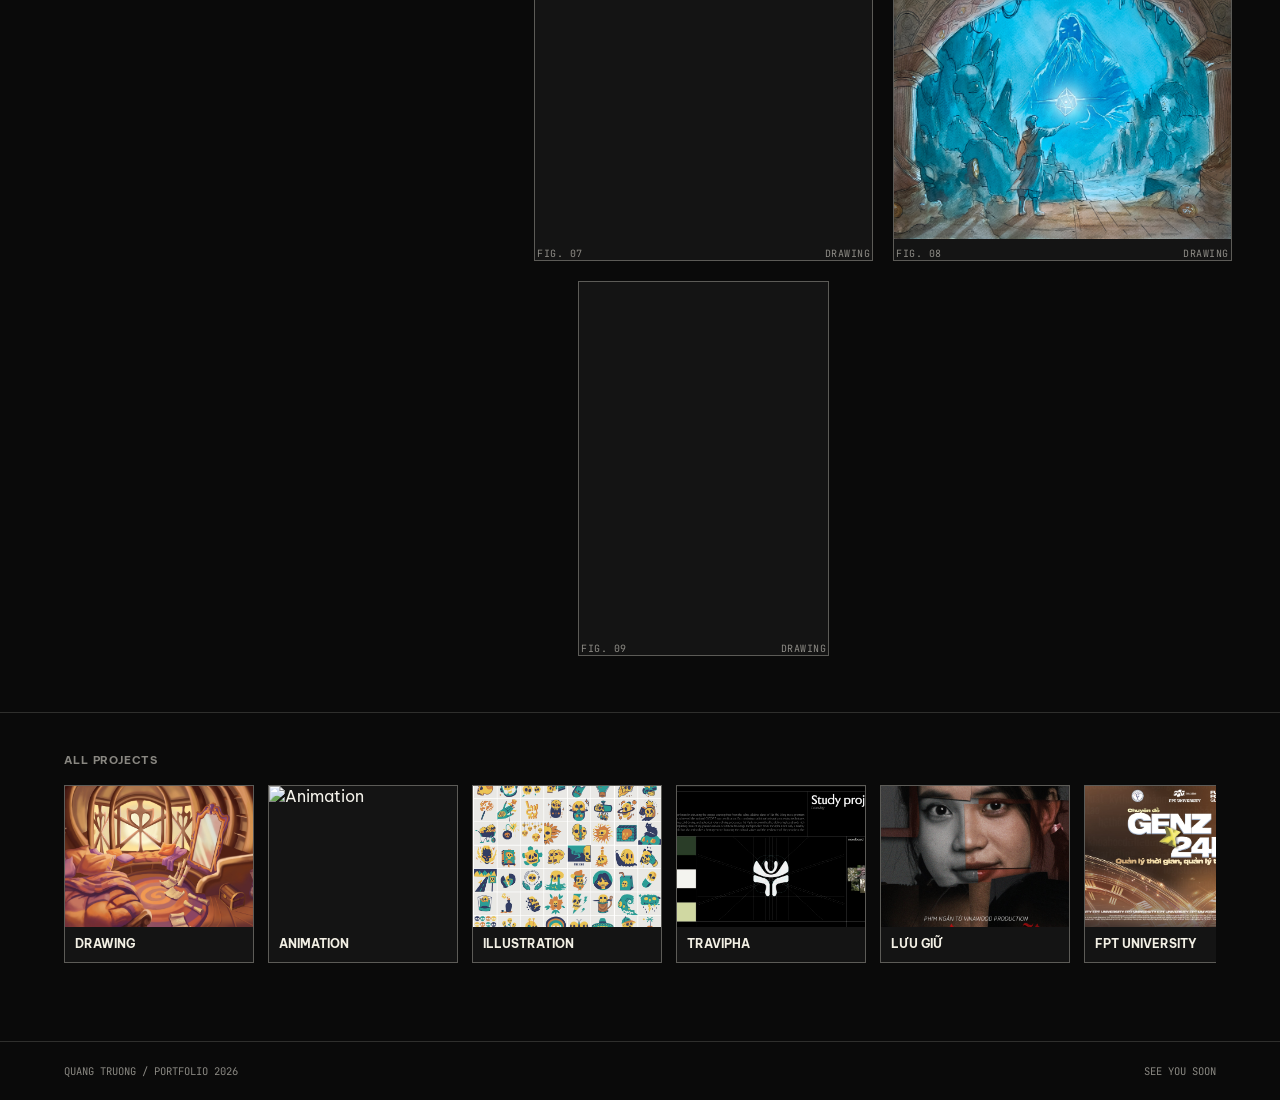
==== commit 32088bae: "Add share meta + favicon, CV download, robots/sitemap/README, fix lang and rel" ====
--- a/project.html
+++ b/project.html
@@ -1,10 +1,35 @@
 <!DOCTYPE html>
-<html lang="vi">
+<html lang="en">
 <head>
 <meta charset="UTF-8">
 <meta name="viewport" content="width=device-width, initial-scale=1.0">
 <title>Project — Quang Truong</title>
 <meta name="view-transition" content="same-origin">
+
+<meta name="description" content="Portfolio of Quang Truong — designer and creative marketer working across brand identity, event key visuals, motion and admissions communication at FPT University.">
+<meta name="author" content="Quang Truong">
+<link rel="canonical" href="https://truongtran0307-rgb.github.io/Portfolio-Fin/project.html">
+
+<!-- Ảnh + mô tả hiện ra khi dán link vào Facebook, Zalo, LinkedIn, iMessage.
+     Thiếu mấy dòng này thì link chỉ hiện một ô trắng trơn. -->
+<meta property="og:type" content="website">
+<meta property="og:site_name" content="Quang Truong — Portfolio 2026">
+<meta property="og:title" content="Project — Quang Truong">
+<meta property="og:description" content="Portfolio of Quang Truong — designer and creative marketer working across brand identity, event key visuals, motion and admissions communication at FPT University.">
+<meta property="og:url" content="https://truongtran0307-rgb.github.io/Portfolio-Fin/project.html">
+<meta property="og:image" content="https://truongtran0307-rgb.github.io/Portfolio-Fin/assets/img/meta/og-cover.jpg">
+<meta property="og:image:width" content="1200">
+<meta property="og:image:height" content="630">
+<meta name="twitter:card" content="summary_large_image">
+<meta name="twitter:title" content="Project — Quang Truong">
+<meta name="twitter:description" content="Portfolio of Quang Truong — designer and creative marketer working across brand identity, event key visuals, motion and admissions communication at FPT University.">
+<meta name="twitter:image" content="https://truongtran0307-rgb.github.io/Portfolio-Fin/assets/img/meta/og-cover.jpg">
+<meta name="theme-color" content="#0A0A0A">
+
+<link rel="icon" href="assets/img/meta/favicon.svg" type="image/svg+xml">
+<link rel="alternate icon" href="assets/img/meta/favicon.ico" sizes="32x32">
+<link rel="apple-touch-icon" href="assets/img/meta/apple-touch-icon.png">
+
 <link rel="preconnect" href="https://fonts.googleapis.com">
 <link rel="preconnect" href="https://fonts.gstatic.com" crossorigin>
 <link href="https://fonts.googleapis.com/css2?family=Be+Vietnam+Pro:wght@400;500;600;700;800;900&family=Space+Grotesk:wght@500;700&family=JetBrains+Mono:wght@400;500;700&display=swap" rel="stylesheet">
@@ -79,7 +104,7 @@
 
     <div class="tools" id="p-tools"></div>
 
-    <a class="p-cta" id="p-cta" href="https://www.behance.net/gallery/254056325/Portfolio-2026" target="_blank" data-i18n="nav.viewBehance">View on Behance</a>
+    <a class="p-cta" id="p-cta" href="https://www.behance.net/gallery/254056325/Portfolio-2026" target="_blank" rel="noopener noreferrer" data-i18n="nav.viewBehance">View on Behance</a>
   </div>
 
   <div class="panel-right" id="p-gallery"></div>
--- a/assets/css/base.css
+++ b/assets/css/base.css
@@ -96,8 +96,11 @@
 .progress{ position:fixed; top:0; left:0; height:2px; background:var(--acid); z-index:90; width:0%; }
 
 /* ============ FILM GRAIN OVERLAY (texture 2026) ============ */
+/* inset:-8% chứ không phải -50%: hoạt ảnh chỉ dịch tối đa 3% nên thừa ra 8%
+   mỗi phía là quá đủ. Bản cũ phủ gấp 4 lần diện tích màn hình, tức là mỗi
+   nhịp hoạt ảnh phải ghép lại gấp 4 lần số điểm ảnh cần thiết. */
 .grain{
-  position:fixed; inset:-50%; z-index:78; pointer-events:none;
+  position:fixed; inset:-8%; z-index:78; pointer-events:none;
   opacity:var(--grain-opacity); mix-blend-mode:var(--grain-blend);
   background-image:url("data:image/svg+xml,%3Csvg xmlns='http://www.w3.org/2000/svg' width='200' height='200'%3E%3Cfilter id='n'%3E%3CfeTurbulence type='fractalNoise' baseFrequency='.85' numOctaves='3'/%3E%3C/filter%3E%3Crect width='200' height='200' filter='url(%23n)'/%3E%3C/svg%3E");
   animation:grainShift 700ms steps(3) infinite;
--- a/assets/css/project.css
+++ b/assets/css/project.css
@@ -64,7 +64,7 @@
 
 .g-item{
   position:relative; border:1px solid var(--line-strong); background:var(--paper-2); overflow:hidden;
-  cursor:zoom-in; will-change:transform; width:100%;
+  cursor:zoom-in; width:100%;
   display:flex; flex-direction:column; justify-content:center;
   opacity:0; transform:translateY(24px) scale(.98); transition:opacity .6s ease, transform .6s cubic-bezier(.16,.8,.24,1);
 }
